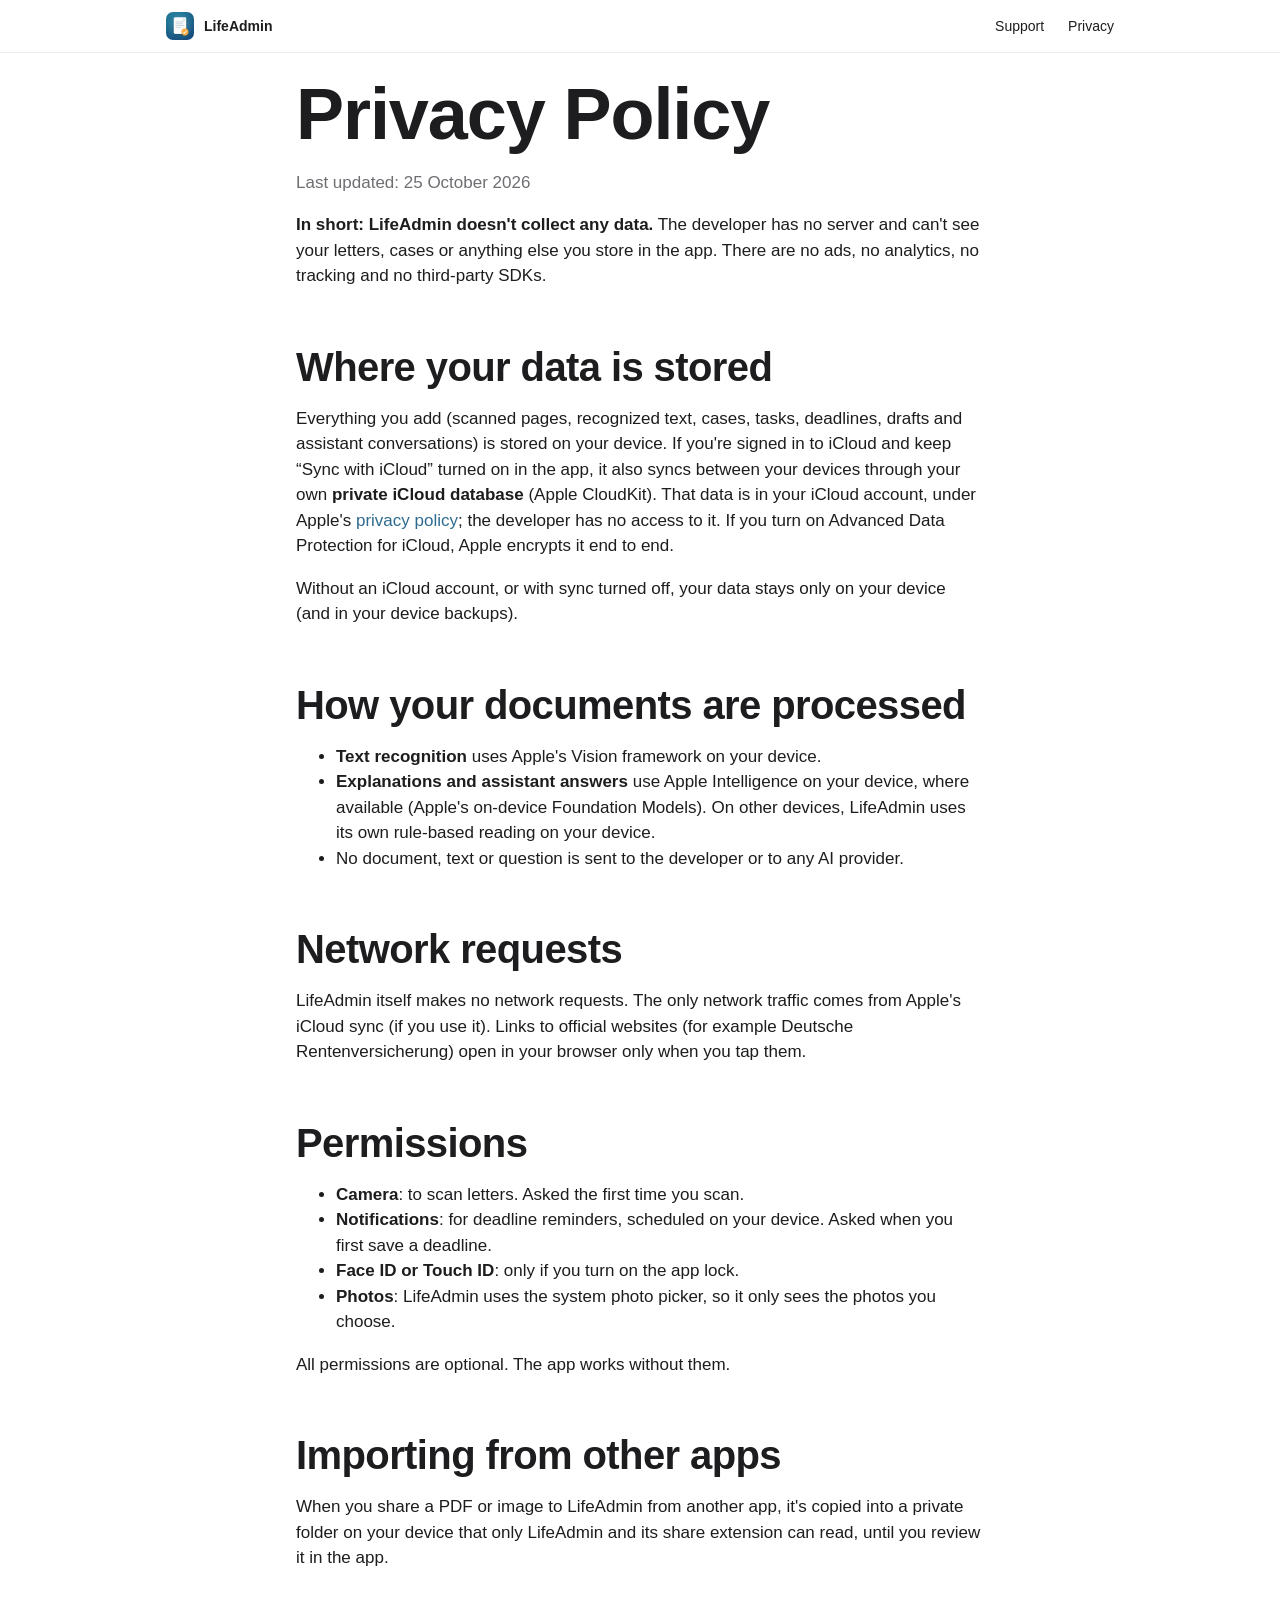
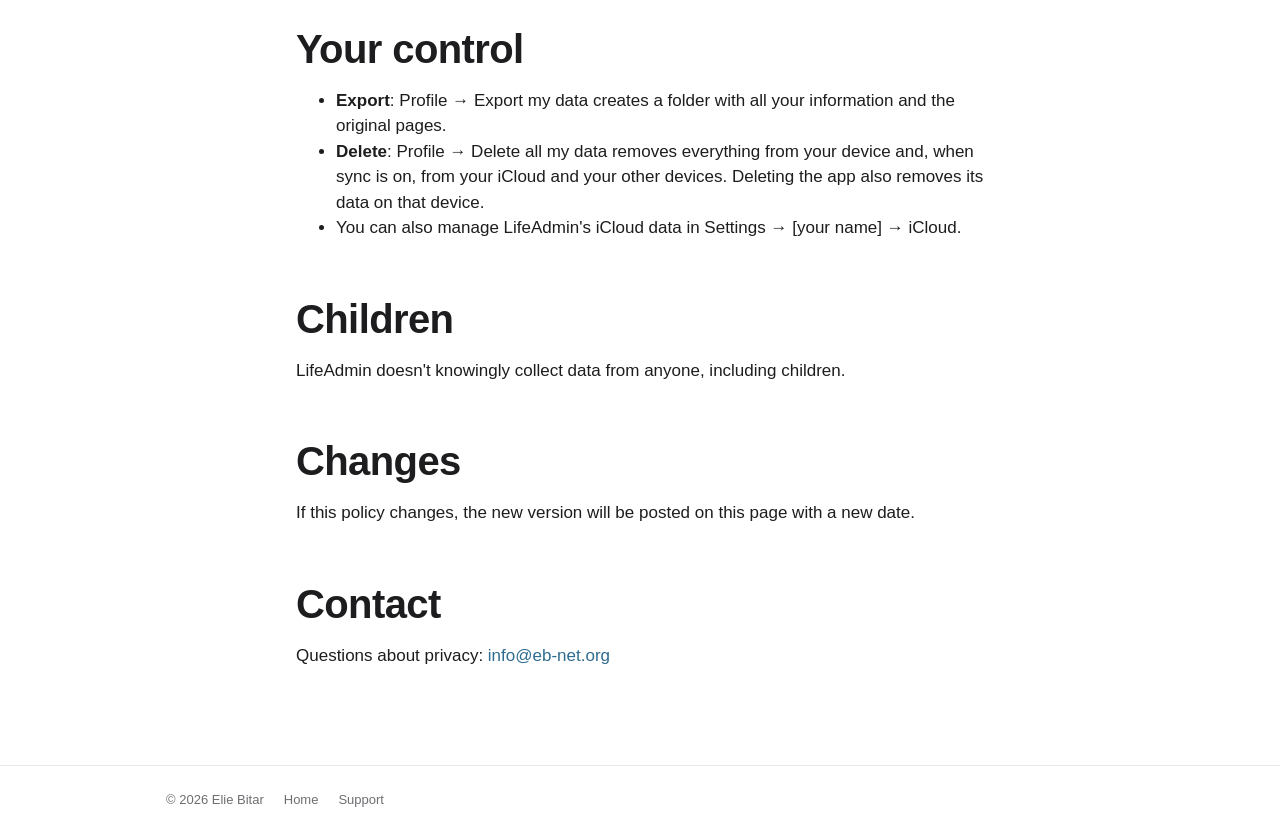
==== privacy.html @ 32934ac4 "LifeAdmin website: home, support and privacy policy Co-Authored-By: Claude Opus 5.5 <noreply@anthrop" ====
<!doctype html>
<html lang="en">
<head>
<meta charset="utf-8">
<meta name="viewport" content="width=device-width, initial-scale=1">
<title>LifeAdmin Privacy Policy</title>
<link rel="icon" href="icon.png">
<link rel="stylesheet" href="style.css">
</head>
<body>
<nav><div class="inner">
  <a class="brand" href="./"><img src="icon.png" alt="">LifeAdmin</a>
  <a href="support.html">Support</a>
  <a href="privacy.html">Privacy</a>
</div></nav>
<main class="prose">
  <h1>Privacy Policy</h1>
  <p class="muted">Last updated: 25 October 2026</p>

  <p><strong>In short: LifeAdmin doesn't collect any data.</strong> The developer has no server and can't see your letters, cases or anything else you store in the app. There are no ads, no analytics, no tracking and no third-party SDKs.</p>

  <h2>Where your data is stored</h2>
  <p>Everything you add (scanned pages, recognized text, cases, tasks, deadlines, drafts and assistant conversations) is stored on your device. If you're signed in to iCloud and keep “Sync with iCloud” turned on in the app, it also syncs between your devices through your own <strong>private iCloud database</strong> (Apple CloudKit). That data is in your iCloud account, under Apple's <a href="https://www.apple.com/legal/privacy/">privacy policy</a>; the developer has no access to it. If you turn on Advanced Data Protection for iCloud, Apple encrypts it end to end.</p>
  <p>Without an iCloud account, or with sync turned off, your data stays only on your device (and in your device backups).</p>

  <h2>How your documents are processed</h2>
  <ul>
    <li><strong>Text recognition</strong> uses Apple's Vision framework on your device.</li>
    <li><strong>Explanations and assistant answers</strong> use Apple Intelligence on your device, where available (Apple's on-device Foundation Models). On other devices, LifeAdmin uses its own rule-based reading on your device.</li>
    <li>No document, text or question is sent to the developer or to any AI provider.</li>
  </ul>

  <h2>Network requests</h2>
  <p>LifeAdmin itself makes no network requests. The only network traffic comes from Apple's iCloud sync (if you use it). Links to official websites (for example Deutsche Rentenversicherung) open in your browser only when you tap them.</p>

  <h2>Permissions</h2>
  <ul>
    <li><strong>Camera</strong>: to scan letters. Asked the first time you scan.</li>
    <li><strong>Notifications</strong>: for deadline reminders, scheduled on your device. Asked when you first save a deadline.</li>
    <li><strong>Face ID or Touch ID</strong>: only if you turn on the app lock.</li>
    <li><strong>Photos</strong>: LifeAdmin uses the system photo picker, so it only sees the photos you choose.</li>
  </ul>
  <p>All permissions are optional. The app works without them.</p>

  <h2>Importing from other apps</h2>
  <p>When you share a PDF or image to LifeAdmin from another app, it's copied into a private folder on your device that only LifeAdmin and its share extension can read, until you review it in the app.</p>

  <h2>Your control</h2>
  <ul>
    <li><strong>Export</strong>: Profile → Export my data creates a folder with all your information and the original pages.</li>
    <li><strong>Delete</strong>: Profile → Delete all my data removes everything from your device and, when sync is on, from your iCloud and your other devices. Deleting the app also removes its data on that device.</li>
    <li>You can also manage LifeAdmin's iCloud data in Settings → [your name] → iCloud.</li>
  </ul>

  <h2>Children</h2>
  <p>LifeAdmin doesn't knowingly collect data from anyone, including children.</p>

  <h2>Changes</h2>
  <p>If this policy changes, the new version will be posted on this page with a new date.</p>

  <h2>Contact</h2>
  <p>Questions about privacy: <a href="mailto:info@eb-net.org">info@eb-net.org</a></p>
</main>
<footer><div class="inner">
  <span>© 2026 Elie Bitar</span>
  <a href="./">Home</a>
  <a href="support.html">Support</a>
</div></footer>
</body>
</html>
---- style.css ----
:root {
  --bg: #ffffff;
  --text: #1d1d1f;
  --muted: #6e6e73;
  --card: #f5f5f7;
  --accent: #2e6b8f;
  --nav: rgba(255, 255, 255, 0.72);
  --line: rgba(0, 0, 0, 0.08);
}
@media (prefers-color-scheme: dark) {
  :root {
    --bg: #000000;
    --text: #f5f5f7;
    --muted: #a1a1a6;
    --card: #1c1c1e;
    --accent: #61a3c7;
    --nav: rgba(22, 22, 23, 0.72);
    --line: rgba(255, 255, 255, 0.12);
  }
}
* { box-sizing: border-box; }
body {
  margin: 0;
  background: var(--bg);
  color: var(--text);
  font: 17px/1.5 -apple-system, BlinkMacSystemFont, "SF Pro Text", "Helvetica Neue", Helvetica, Arial, sans-serif;
  -webkit-font-smoothing: antialiased;
}
a { color: var(--accent); text-decoration: none; }
a:hover { text-decoration: underline; }
nav {
  position: sticky; top: 0; z-index: 10;
  backdrop-filter: saturate(180%) blur(20px); -webkit-backdrop-filter: saturate(180%) blur(20px);
  background: var(--nav); border-bottom: 1px solid var(--line);
}
nav .inner { max-width: 980px; margin: 0 auto; padding: 0 16px; height: 52px; display: flex; align-items: center; gap: 24px; }
nav .brand { display: flex; align-items: center; gap: 10px; font-weight: 600; color: var(--text); margin-right: auto; }
nav .brand img { width: 28px; height: 28px; border-radius: 7px; }
nav a { font-size: 14px; color: var(--text); }
main { max-width: 980px; margin: 0 auto; padding: 0 16px 80px; }
.hero { text-align: center; padding: 72px 0 40px; }
.hero img.icon { width: 112px; height: 112px; border-radius: 25px; box-shadow: 0 10px 30px rgba(0,0,0,0.18); }
h1 { font-size: clamp(40px, 7vw, 72px); line-height: 1.05; font-weight: 700; letter-spacing: -0.015em; margin: 24px 0 12px; }
h2 { font-size: clamp(28px, 4vw, 40px); line-height: 1.1; font-weight: 700; letter-spacing: -0.015em; margin: 56px 0 16px; }
h3 { font-size: 21px; margin: 0 0 8px; }
.lead { font-size: clamp(19px, 2.4vw, 24px); color: var(--muted); max-width: 680px; margin: 0 auto; }
.shots { display: flex; gap: 20px; justify-content: center; margin: 48px 0 8px; flex-wrap: wrap; }
.shots img { width: min(300px, 80vw); border-radius: 22px; }
.grid { display: grid; grid-template-columns: repeat(auto-fit, minmax(260px, 1fr)); gap: 16px; }
.card { background: var(--card); border-radius: 22px; padding: 28px; }
.card p { color: var(--muted); margin: 0; }
.prose { max-width: 720px; }
.prose p, .prose li { color: var(--text); }
.prose .muted { color: var(--muted); }
details { background: var(--card); border-radius: 18px; padding: 18px 22px; margin: 12px 0; }
details summary { font-weight: 600; cursor: pointer; }
details p { color: var(--muted); margin: 12px 0 0; }
footer { border-top: 1px solid var(--line); color: var(--muted); font-size: 13px; }
footer .inner { max-width: 980px; margin: 0 auto; padding: 24px 16px; display: flex; gap: 20px; flex-wrap: wrap; }
footer a { color: var(--muted); }
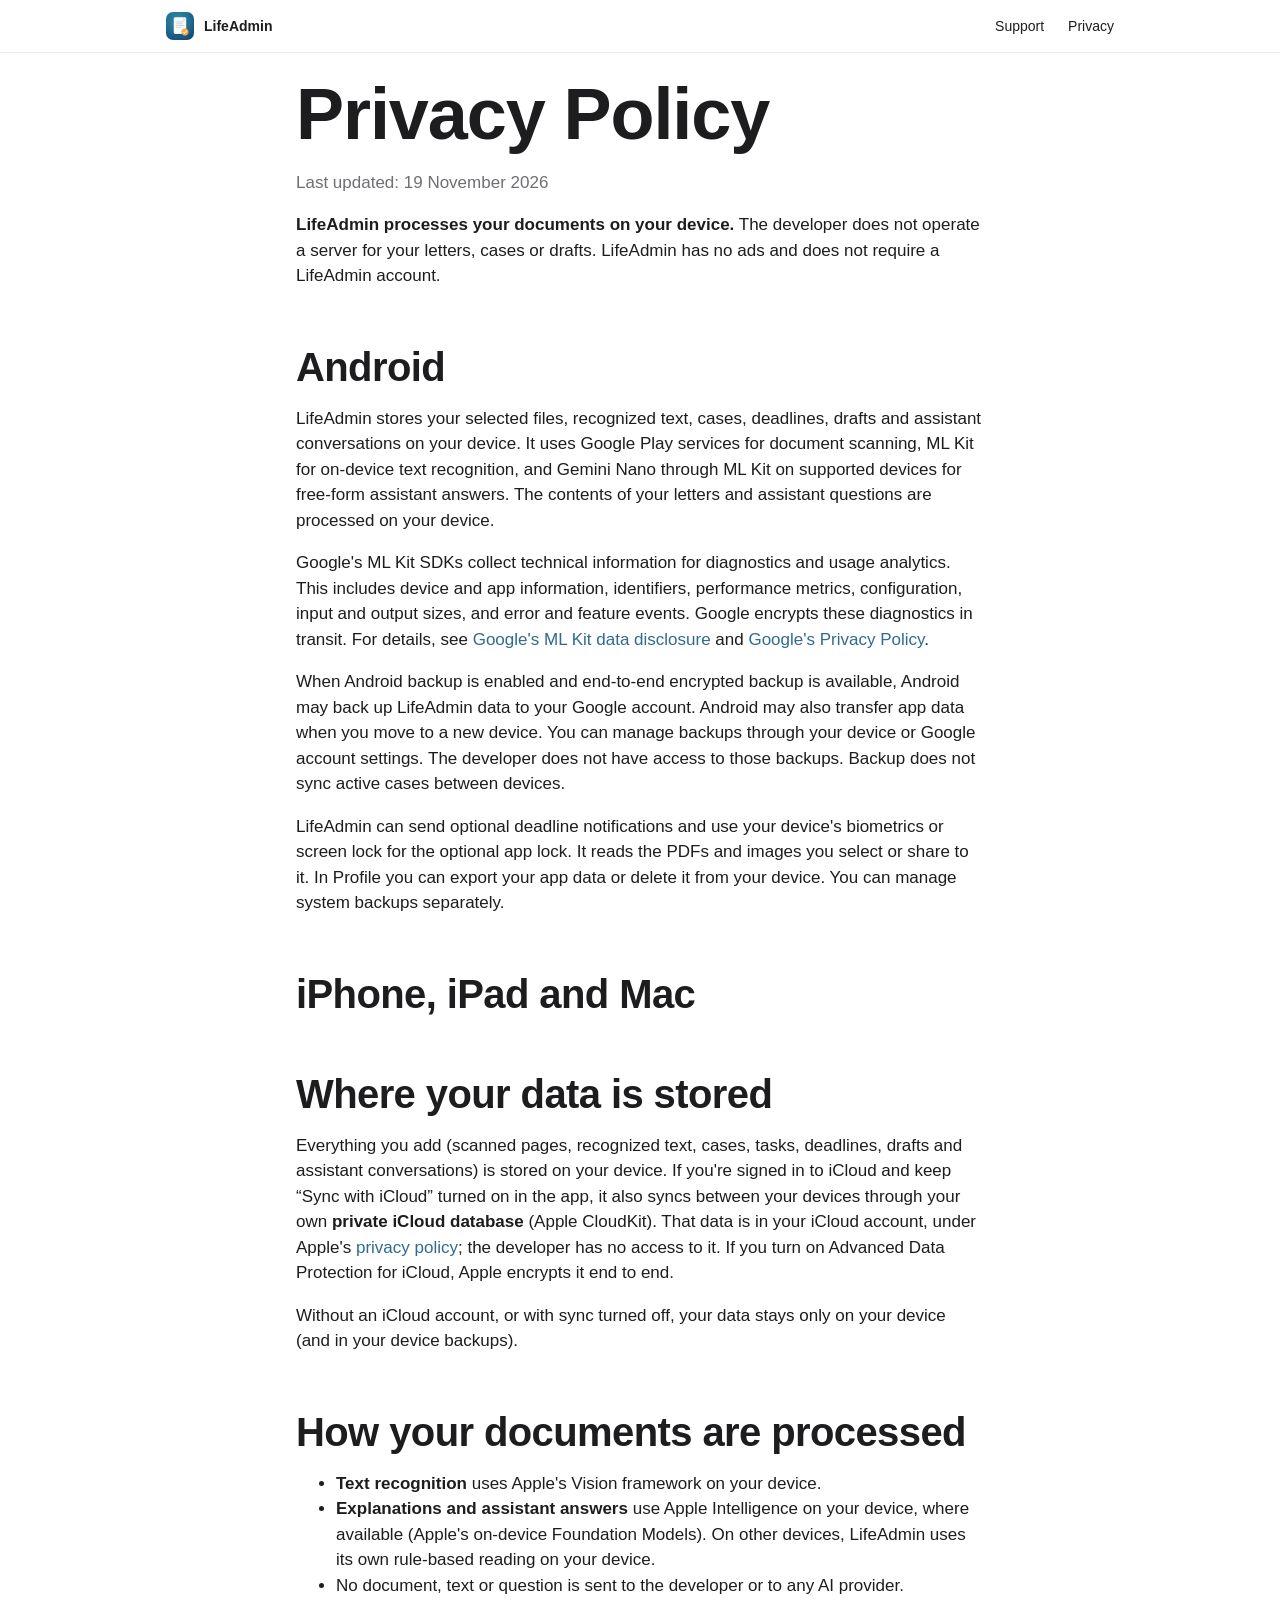
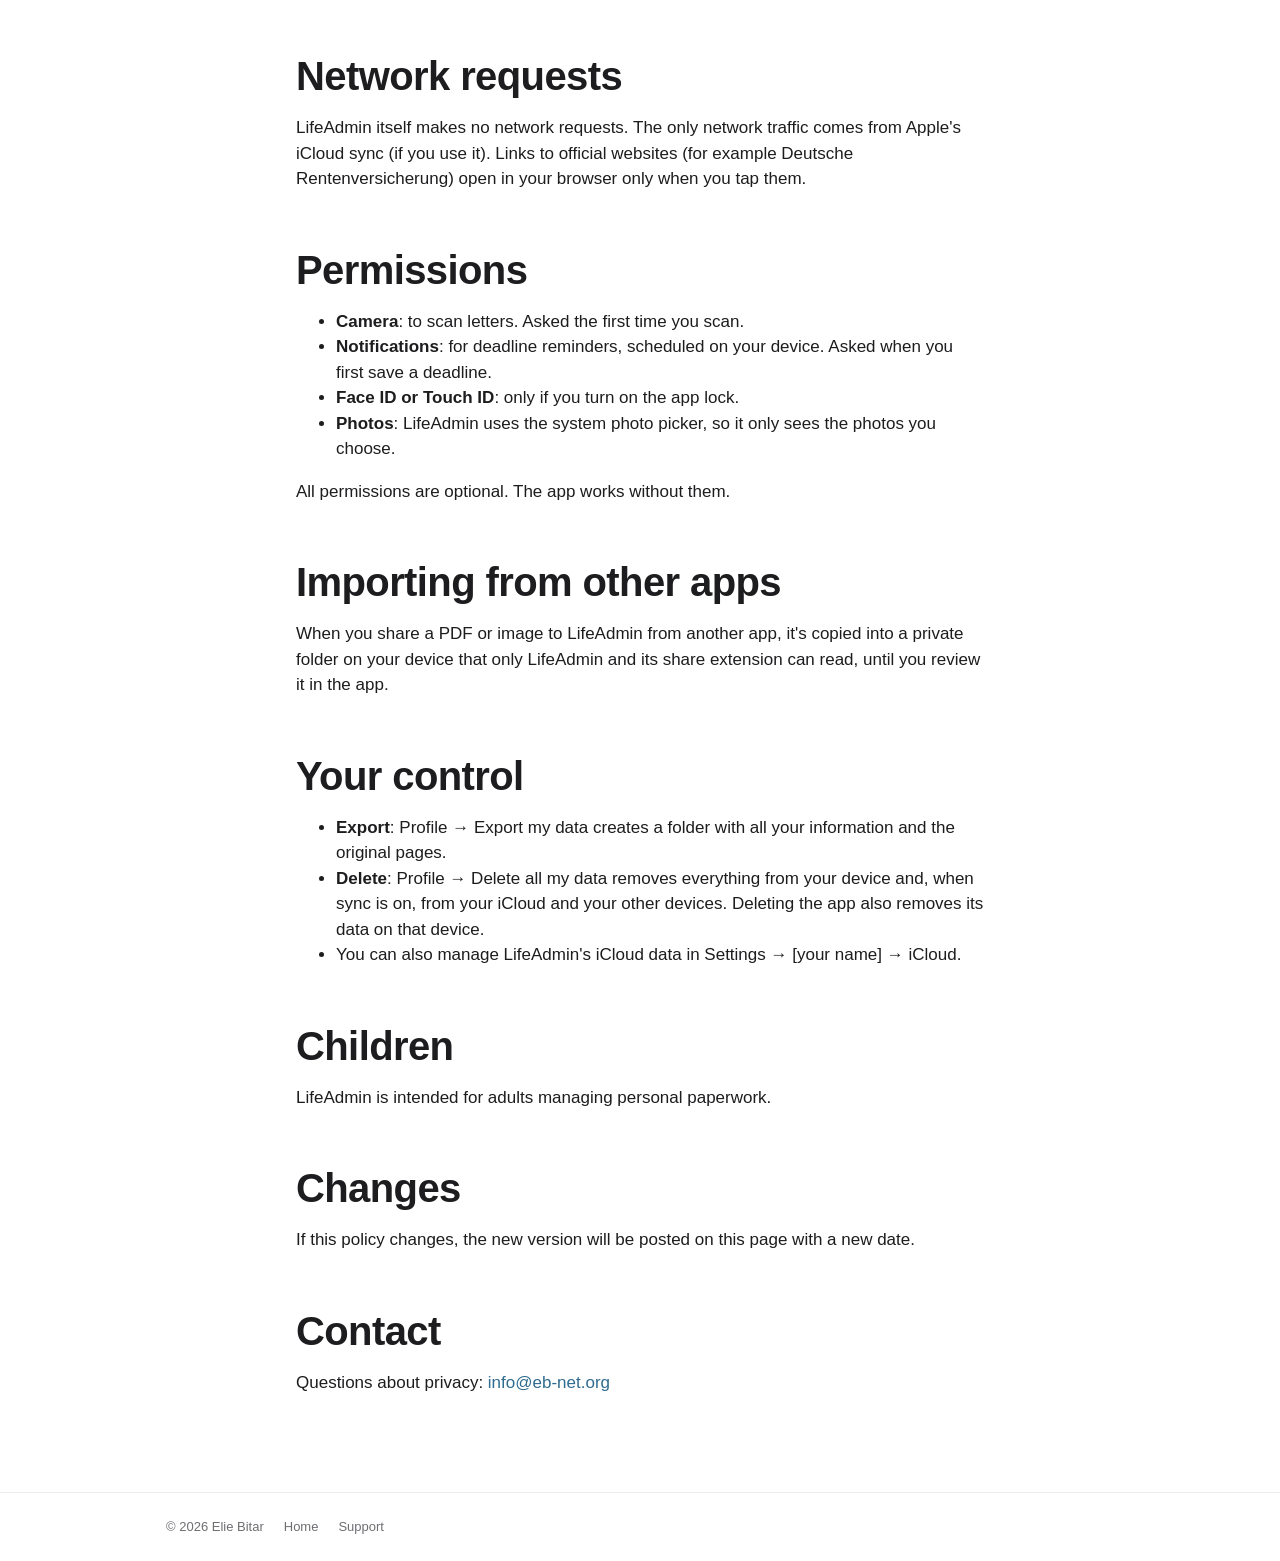
==== commit 0c896427: "Document LifeAdmin Android privacy and ML Kit diagnostics" ====
--- a/privacy.html
+++ b/privacy.html
@@ -15,10 +15,17 @@
 </div></nav>
 <main class="prose">
   <h1>Privacy Policy</h1>
-  <p class="muted">Last updated: 25 October 2026</p>
+  <p class="muted">Last updated: 19 November 2026</p>
 
-  <p><strong>In short: LifeAdmin doesn't collect any data.</strong> The developer has no server and can't see your letters, cases or anything else you store in the app. There are no ads, no analytics, no tracking and no third-party SDKs.</p>
+  <p><strong>LifeAdmin processes your documents on your device.</strong> The developer does not operate a server for your letters, cases or drafts. LifeAdmin has no ads and does not require a LifeAdmin account.</p>
 
+  <h2 id="android">Android</h2>
+  <p>LifeAdmin stores your selected files, recognized text, cases, deadlines, drafts and assistant conversations on your device. It uses Google Play services for document scanning, ML Kit for on-device text recognition, and Gemini Nano through ML Kit on supported devices for free-form assistant answers. The contents of your letters and assistant questions are processed on your device.</p>
+  <p>Google's ML Kit SDKs collect technical information for diagnostics and usage analytics. This includes device and app information, identifiers, performance metrics, configuration, input and output sizes, and error and feature events. Google encrypts these diagnostics in transit. For details, see <a href="https://developers.google.com/ml-kit/android-data-disclosure">Google's ML Kit data disclosure</a> and <a href="https://policies.google.com/privacy">Google's Privacy Policy</a>.</p>
+  <p>When Android backup is enabled and end-to-end encrypted backup is available, Android may back up LifeAdmin data to your Google account. Android may also transfer app data when you move to a new device. You can manage backups through your device or Google account settings. The developer does not have access to those backups. Backup does not sync active cases between devices.</p>
+  <p>LifeAdmin can send optional deadline notifications and use your device's biometrics or screen lock for the optional app lock. It reads the PDFs and images you select or share to it. In Profile you can export your app data or delete it from your device. You can manage system backups separately.</p>
+
+  <h2 id="apple">iPhone, iPad and Mac</h2>
   <h2>Where your data is stored</h2>
   <p>Everything you add (scanned pages, recognized text, cases, tasks, deadlines, drafts and assistant conversations) is stored on your device. If you're signed in to iCloud and keep “Sync with iCloud” turned on in the app, it also syncs between your devices through your own <strong>private iCloud database</strong> (Apple CloudKit). That data is in your iCloud account, under Apple's <a href="https://www.apple.com/legal/privacy/">privacy policy</a>; the developer has no access to it. If you turn on Advanced Data Protection for iCloud, Apple encrypts it end to end.</p>
   <p>Without an iCloud account, or with sync turned off, your data stays only on your device (and in your device backups).</p>
@@ -53,7 +60,7 @@
   </ul>
 
   <h2>Children</h2>
-  <p>LifeAdmin doesn't knowingly collect data from anyone, including children.</p>
+  <p>LifeAdmin is intended for adults managing personal paperwork.</p>
 
   <h2>Changes</h2>
   <p>If this policy changes, the new version will be posted on this page with a new date.</p>
